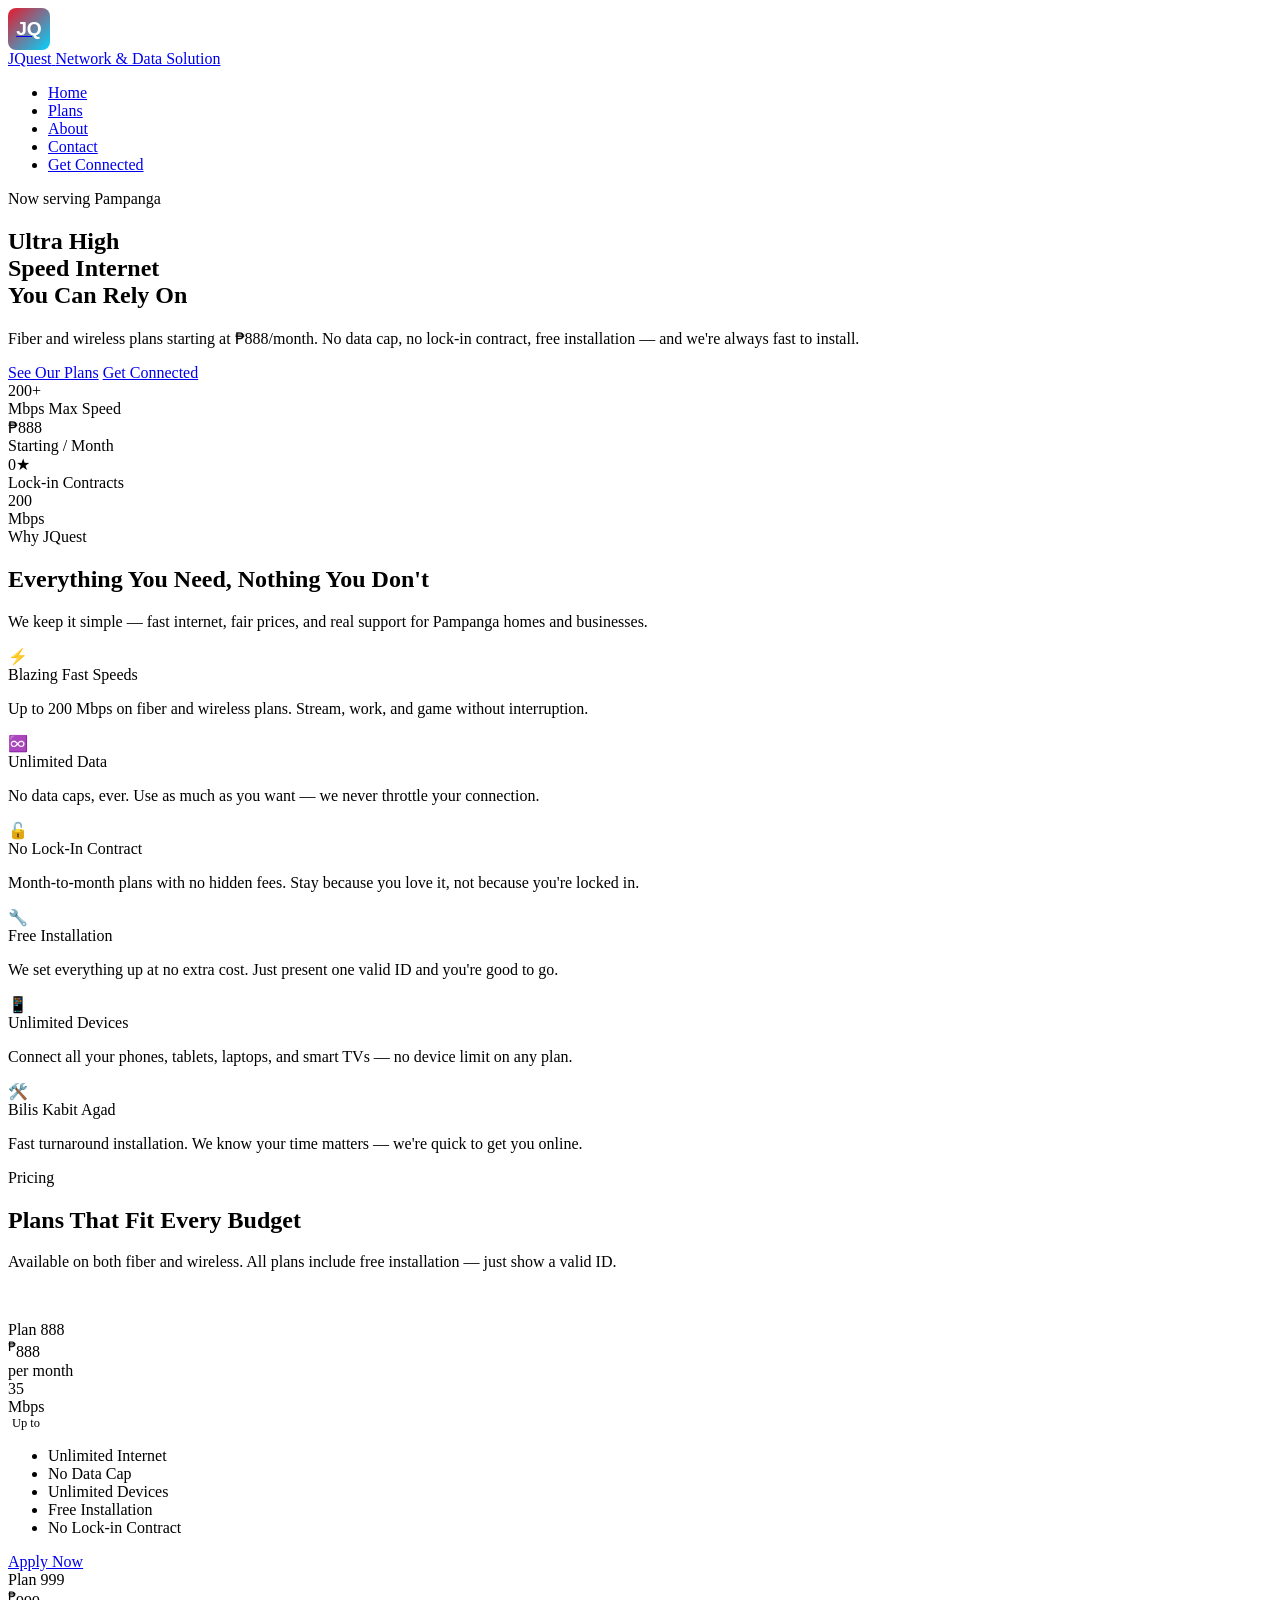
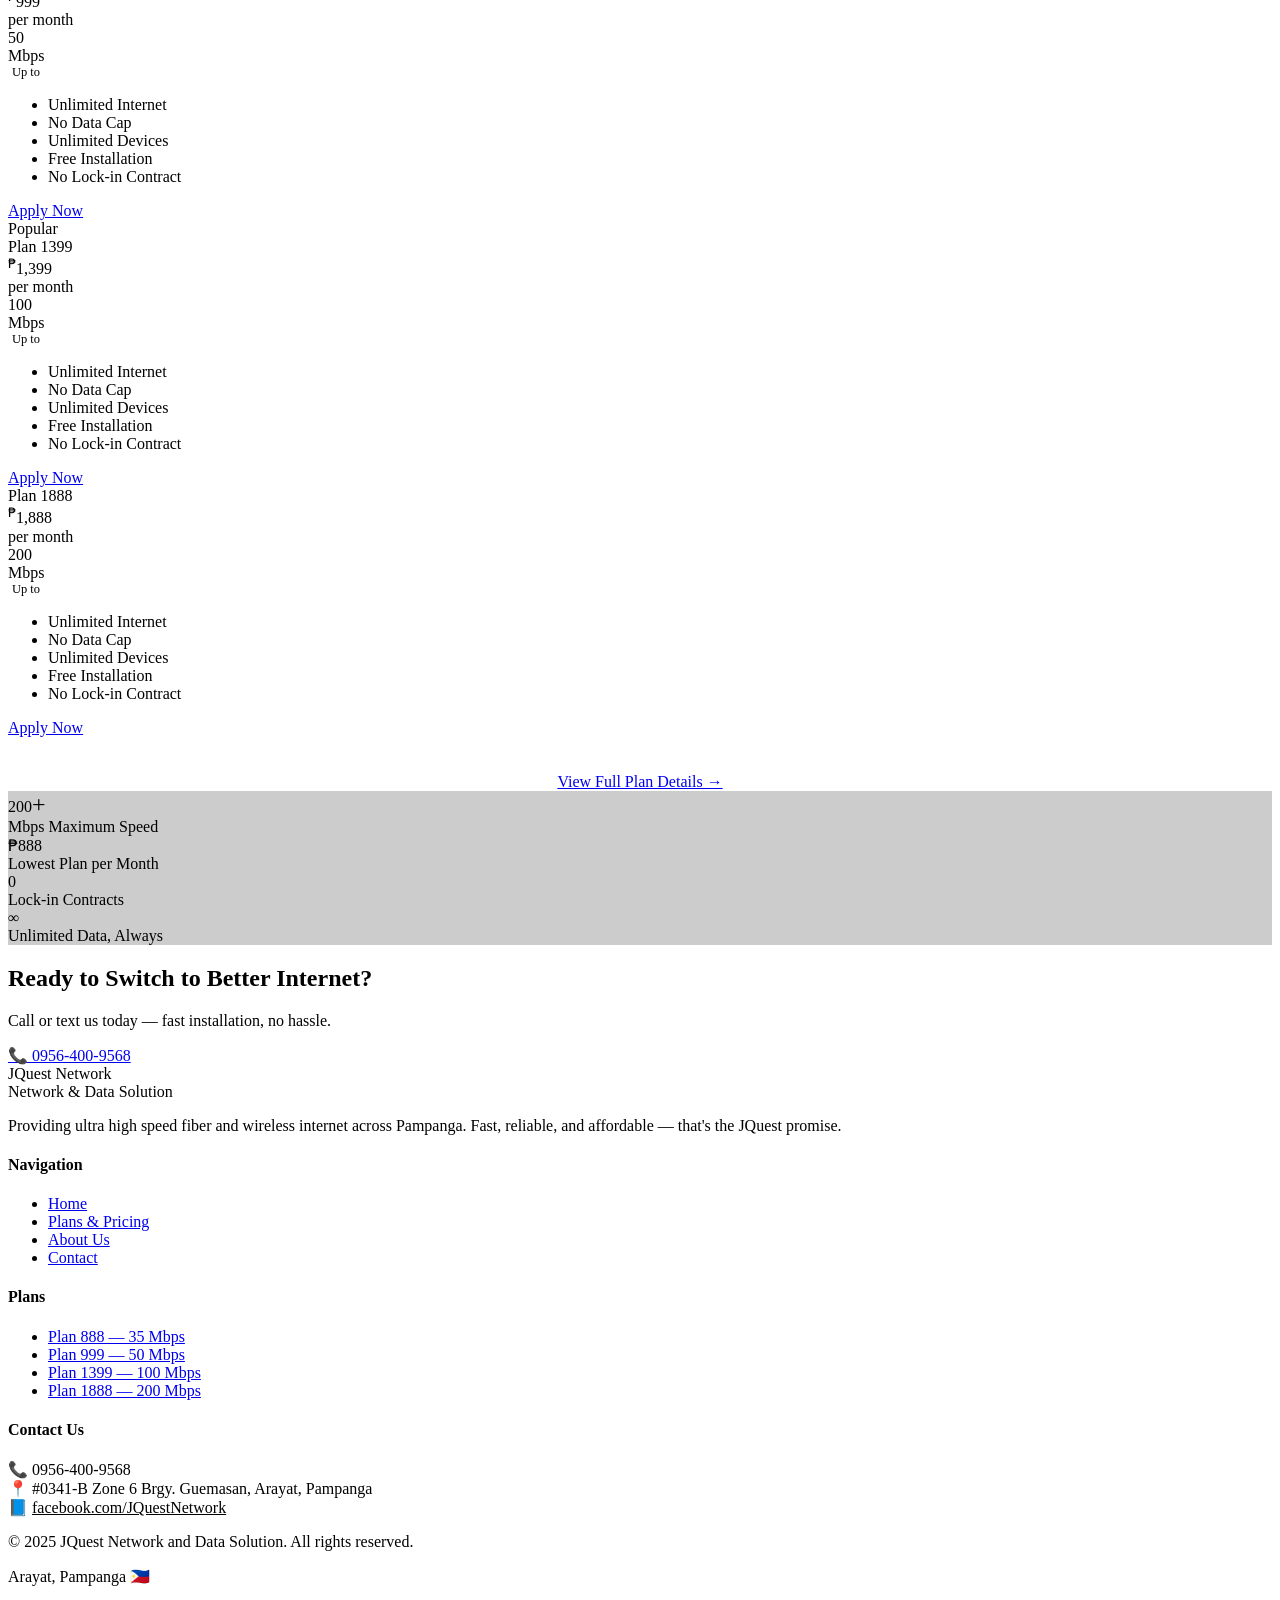
==== index.html @ 80ee77db "Initial files" ====
<!DOCTYPE html>
<html lang="en">
<head>
  <meta charset="UTF-8" />
  <meta name="viewport" content="width=device-width, initial-scale=1.0" />
  <title>JQuest Network — Ultra High Speed Internet in Pampanga</title>
  <meta name="description" content="JQuest Network and Data Solution — Affordable ultra high speed fiber and wireless internet in Arayat and Pampanga. No data cap. No lock-in contract. Free installation." />
  <link rel="stylesheet" href="css/style.css" />
</head>
<body>

<!-- ══ NAVBAR ══════════════════════════════════ -->
<nav class="navbar">
  <a href="index.html" class="nav-logo">
    <!-- Replace src with your actual logo image -->
    <div style="width:42px;height:42px;background:linear-gradient(135deg,#e8192c,#00d4ff);border-radius:8px;display:flex;align-items:center;justify-content:center;font-family:'Rajdhani',sans-serif;font-weight:700;font-size:1.2rem;color:#fff;">JQ</div>
    <div class="nav-logo-text">
      <span class="brand">J<span>Quest</span></span>
      <span class="tagline">Network &amp; Data Solution</span>
    </div>
  </a>
  <ul class="nav-links">
    <li><a href="index.html">Home</a></li>
    <li><a href="plans.html">Plans</a></li>
    <li><a href="about.html">About</a></li>
    <li><a href="contact.html">Contact</a></li>
    <li><a href="contact.html" class="nav-cta">Get Connected</a></li>
  </ul>
  <div class="hamburger" aria-label="Menu">
    <span></span><span></span><span></span>
  </div>
</nav>

<!-- ══ HERO ════════════════════════════════════ -->
<section class="hero">
  <div class="hero-bg"></div>
  <div class="hero-grid"></div>

  <div class="hero-content">
    <div class="hero-badge">
      <span class="dot"></span>
      Now serving Pampanga
    </div>
    <h1 class="hero-title">
      Ultra High<br>
      <span class="accent">Speed</span> Internet<br>
      <span class="red">You Can Rely On</span>
    </h1>
    <p class="hero-desc">
      Fiber and wireless plans starting at ₱888/month. No data cap, no lock-in contract, free installation — and we're always fast to install.
    </p>
    <div class="hero-actions">
      <a href="plans.html" class="btn btn-primary">See Our Plans</a>
      <a href="contact.html" class="btn btn-outline">Get Connected</a>
    </div>
    <div class="hero-stats">
      <div>
        <div class="hero-stat-val">200<span>+</span></div>
        <div class="hero-stat-label">Mbps Max Speed</div>
      </div>
      <div>
        <div class="hero-stat-val">₱888</div>
        <div class="hero-stat-label">Starting / Month</div>
      </div>
      <div>
        <div class="hero-stat-val">0<span>★</span></div>
        <div class="hero-stat-label">Lock-in Contracts</div>
      </div>
    </div>
  </div>

  <!-- Decorative speed ring -->
  <div class="hero-visual">
    <div class="speed-ring">
      <div class="ring"></div>
      <div class="ring"></div>
      <div class="ring"></div>
      <div class="ring-center">
        <div class="speed-num">200</div>
        <div class="speed-unit">Mbps</div>
      </div>
    </div>
  </div>
</section>

<!-- ══ FEATURES ════════════════════════════════ -->
<section class="section" style="background:rgba(255,255,255,0.015);">
  <div class="text-center fade-up">
    <div class="section-label">Why JQuest</div>
    <div class="hr-accent"></div>
    <h2 class="section-title">Everything You Need, <span>Nothing You Don't</span></h2>
    <p class="section-sub">We keep it simple — fast internet, fair prices, and real support for Pampanga homes and businesses.</p>
  </div>

  <div class="features-grid stagger">
    <div class="feat-card fade-up">
      <div class="feat-icon">⚡</div>
      <div class="feat-title">Blazing Fast Speeds</div>
      <p class="feat-desc">Up to 200 Mbps on fiber and wireless plans. Stream, work, and game without interruption.</p>
    </div>
    <div class="feat-card fade-up">
      <div class="feat-icon">♾️</div>
      <div class="feat-title">Unlimited Data</div>
      <p class="feat-desc">No data caps, ever. Use as much as you want — we never throttle your connection.</p>
    </div>
    <div class="feat-card fade-up">
      <div class="feat-icon">🔓</div>
      <div class="feat-title">No Lock-In Contract</div>
      <p class="feat-desc">Month-to-month plans with no hidden fees. Stay because you love it, not because you're locked in.</p>
    </div>
    <div class="feat-card fade-up">
      <div class="feat-icon">🔧</div>
      <div class="feat-title">Free Installation</div>
      <p class="feat-desc">We set everything up at no extra cost. Just present one valid ID and you're good to go.</p>
    </div>
    <div class="feat-card fade-up">
      <div class="feat-icon">📱</div>
      <div class="feat-title">Unlimited Devices</div>
      <p class="feat-desc">Connect all your phones, tablets, laptops, and smart TVs — no device limit on any plan.</p>
    </div>
    <div class="feat-card fade-up">
      <div class="feat-icon">🛠️</div>
      <div class="feat-title">Bilis Kabit Agad</div>
      <p class="feat-desc">Fast turnaround installation. We know your time matters — we're quick to get you online.</p>
    </div>
  </div>
</section>

<!-- ══ PLANS PREVIEW ════════════════════════════ -->
<section class="section">
  <div class="text-center fade-up">
    <div class="section-label">Pricing</div>
    <div class="hr-accent"></div>
    <h2 class="section-title">Plans That Fit <span>Every Budget</span></h2>
    <p class="section-sub">Available on both fiber and wireless. All plans include free installation — just show a valid ID.</p>
  </div>

  <div class="plans-grid stagger" style="margin-top:50px;">

    <div class="plan-card fade-up">
      <div class="plan-name">Plan 888</div>
      <div class="plan-price"><sup>₱</sup>888</div>
      <div class="plan-period">per month</div>
      <div class="plan-speed">
        <div>
          <div class="speed-val">35</div>
          <div class="speed-label">Mbps</div>
        </div>
        <div style="font-size:0.78rem;color:var(--gray-dim);margin-left:4px;">Up to</div>
      </div>
      <ul class="plan-features">
        <li>Unlimited Internet</li>
        <li>No Data Cap</li>
        <li>Unlimited Devices</li>
        <li>Free Installation</li>
        <li>No Lock-in Contract</li>
      </ul>
      <a href="contact.html" class="btn btn-outline plan-cta">Apply Now</a>
    </div>

    <div class="plan-card fade-up">
      <div class="plan-name">Plan 999</div>
      <div class="plan-price"><sup>₱</sup>999</div>
      <div class="plan-period">per month</div>
      <div class="plan-speed">
        <div>
          <div class="speed-val">50</div>
          <div class="speed-label">Mbps</div>
        </div>
        <div style="font-size:0.78rem;color:var(--gray-dim);margin-left:4px;">Up to</div>
      </div>
      <ul class="plan-features">
        <li>Unlimited Internet</li>
        <li>No Data Cap</li>
        <li>Unlimited Devices</li>
        <li>Free Installation</li>
        <li>No Lock-in Contract</li>
      </ul>
      <a href="contact.html" class="btn btn-outline plan-cta">Apply Now</a>
    </div>

    <div class="plan-card featured fade-up">
      <span class="plan-badge-top">Popular</span>
      <div class="plan-name">Plan 1399</div>
      <div class="plan-price"><sup>₱</sup>1,399</div>
      <div class="plan-period">per month</div>
      <div class="plan-speed">
        <div>
          <div class="speed-val">100</div>
          <div class="speed-label">Mbps</div>
        </div>
        <div style="font-size:0.78rem;color:var(--gray-dim);margin-left:4px;">Up to</div>
      </div>
      <ul class="plan-features">
        <li>Unlimited Internet</li>
        <li>No Data Cap</li>
        <li>Unlimited Devices</li>
        <li>Free Installation</li>
        <li>No Lock-in Contract</li>
      </ul>
      <a href="contact.html" class="btn btn-primary plan-cta">Apply Now</a>
    </div>

    <div class="plan-card fade-up">
      <div class="plan-name">Plan 1888</div>
      <div class="plan-price"><sup>₱</sup>1,888</div>
      <div class="plan-period">per month</div>
      <div class="plan-speed">
        <div>
          <div class="speed-val">200</div>
          <div class="speed-label">Mbps</div>
        </div>
        <div style="font-size:0.78rem;color:var(--gray-dim);margin-left:4px;">Up to</div>
      </div>
      <ul class="plan-features">
        <li>Unlimited Internet</li>
        <li>No Data Cap</li>
        <li>Unlimited Devices</li>
        <li>Free Installation</li>
        <li>No Lock-in Contract</li>
      </ul>
      <a href="contact.html" class="btn btn-outline plan-cta">Apply Now</a>
    </div>

  </div>

  <div style="text-align:center;margin-top:36px;">
    <a href="plans.html" class="btn btn-outline">View Full Plan Details →</a>
  </div>
</section>

<!-- ══ WHY NUMBERS ══════════════════════════════ -->
<section class="section-sm" style="background:rgba(0,0,0,0.2);">
  <div class="why-grid fade-up stagger">
    <div class="why-card">
      <div class="why-num">200<span style="font-size:1.5rem;">+</span></div>
      <div class="why-label">Mbps Maximum Speed</div>
    </div>
    <div class="why-card">
      <div class="why-num">₱888</div>
      <div class="why-label">Lowest Plan per Month</div>
    </div>
    <div class="why-card">
      <div class="why-num">0</div>
      <div class="why-label">Lock-in Contracts</div>
    </div>
    <div class="why-card">
      <div class="why-num">∞</div>
      <div class="why-label">Unlimited Data, Always</div>
    </div>
  </div>
</section>

<!-- ══ CTA STRIP ════════════════════════════════ -->
<section class="cta-strip">
  <h2 class="cta-title">Ready to Switch to Better Internet?</h2>
  <p class="cta-sub">Call or text us today — fast installation, no hassle.</p>
  <a href="contact.html" class="btn btn-outline">📞 0956-400-9568</a>
</section>

<!-- ══ FOOTER ═══════════════════════════════════ -->
<footer class="footer">
  <div class="footer-grid">
    <div class="footer-brand">
      <div class="brand-name">J<span>Quest</span> Network</div>
      <div class="brand-tag">Network &amp; Data Solution</div>
      <p>Providing ultra high speed fiber and wireless internet across Pampanga. Fast, reliable, and affordable — that's the JQuest promise.</p>
    </div>
    <div class="footer-col">
      <h4>Navigation</h4>
      <ul>
        <li><a href="index.html">Home</a></li>
        <li><a href="plans.html">Plans &amp; Pricing</a></li>
        <li><a href="about.html">About Us</a></li>
        <li><a href="contact.html">Contact</a></li>
      </ul>
    </div>
    <div class="footer-col">
      <h4>Plans</h4>
      <ul>
        <li><a href="plans.html">Plan 888 — 35 Mbps</a></li>
        <li><a href="plans.html">Plan 999 — 50 Mbps</a></li>
        <li><a href="plans.html">Plan 1399 — 100 Mbps</a></li>
        <li><a href="plans.html">Plan 1888 — 200 Mbps</a></li>
      </ul>
    </div>
    <div class="footer-col">
      <h4>Contact Us</h4>
      <div class="footer-contact-item"><span class="f-icon">📞</span> 0956-400-9568</div>
      <div class="footer-contact-item"><span class="f-icon">📍</span> #0341-B Zone 6 Brgy. Guemasan, Arayat, Pampanga</div>
      <div class="footer-contact-item"><span class="f-icon">📘</span> <a href="https://facebook.com/JQuestNetwork" target="_blank" rel="noopener" style="color:var(--cyan);">facebook.com/JQuestNetwork</a></div>
    </div>
  </div>
  <div class="footer-bottom">
    <p>© 2025 JQuest Network and Data Solution. All rights reserved.</p>
    <p>Arayat, Pampanga 🇵🇭</p>
  </div>
</footer>

<script src="js/main.js"></script>
</body>
</html>
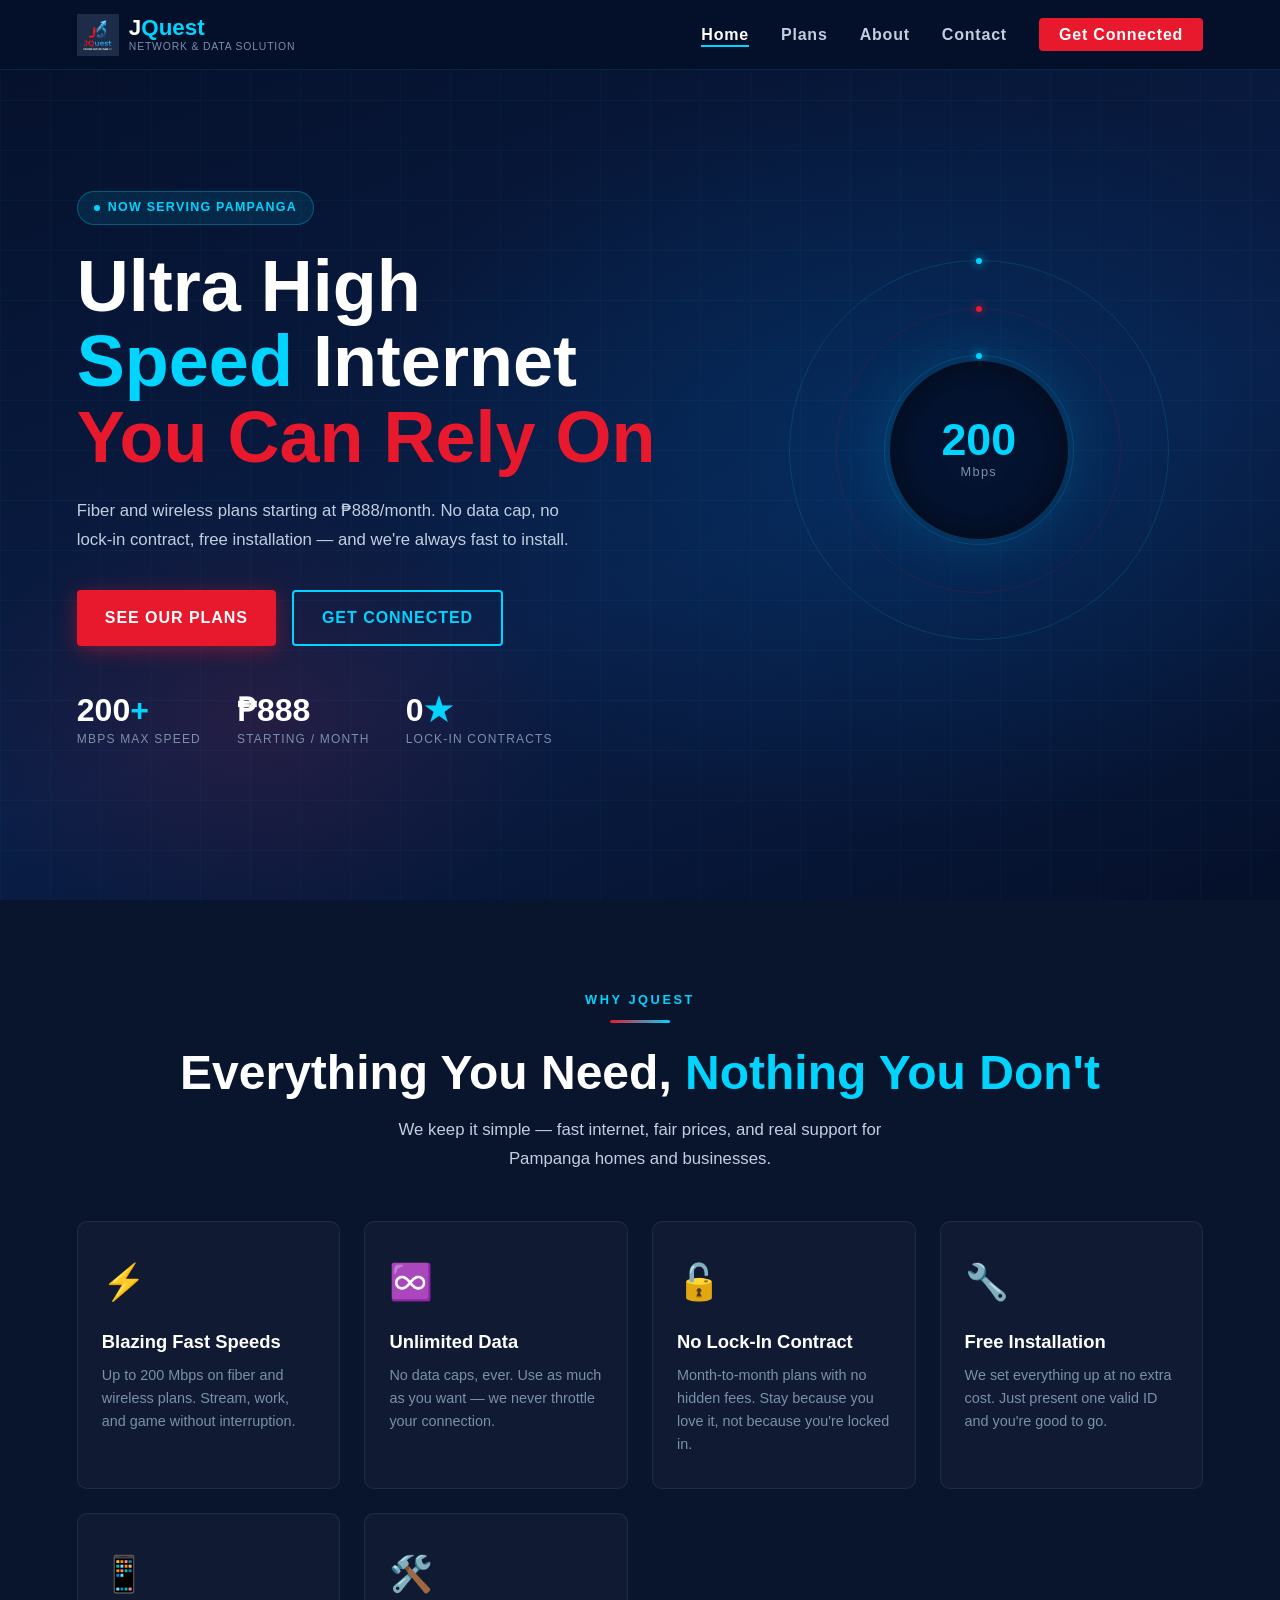
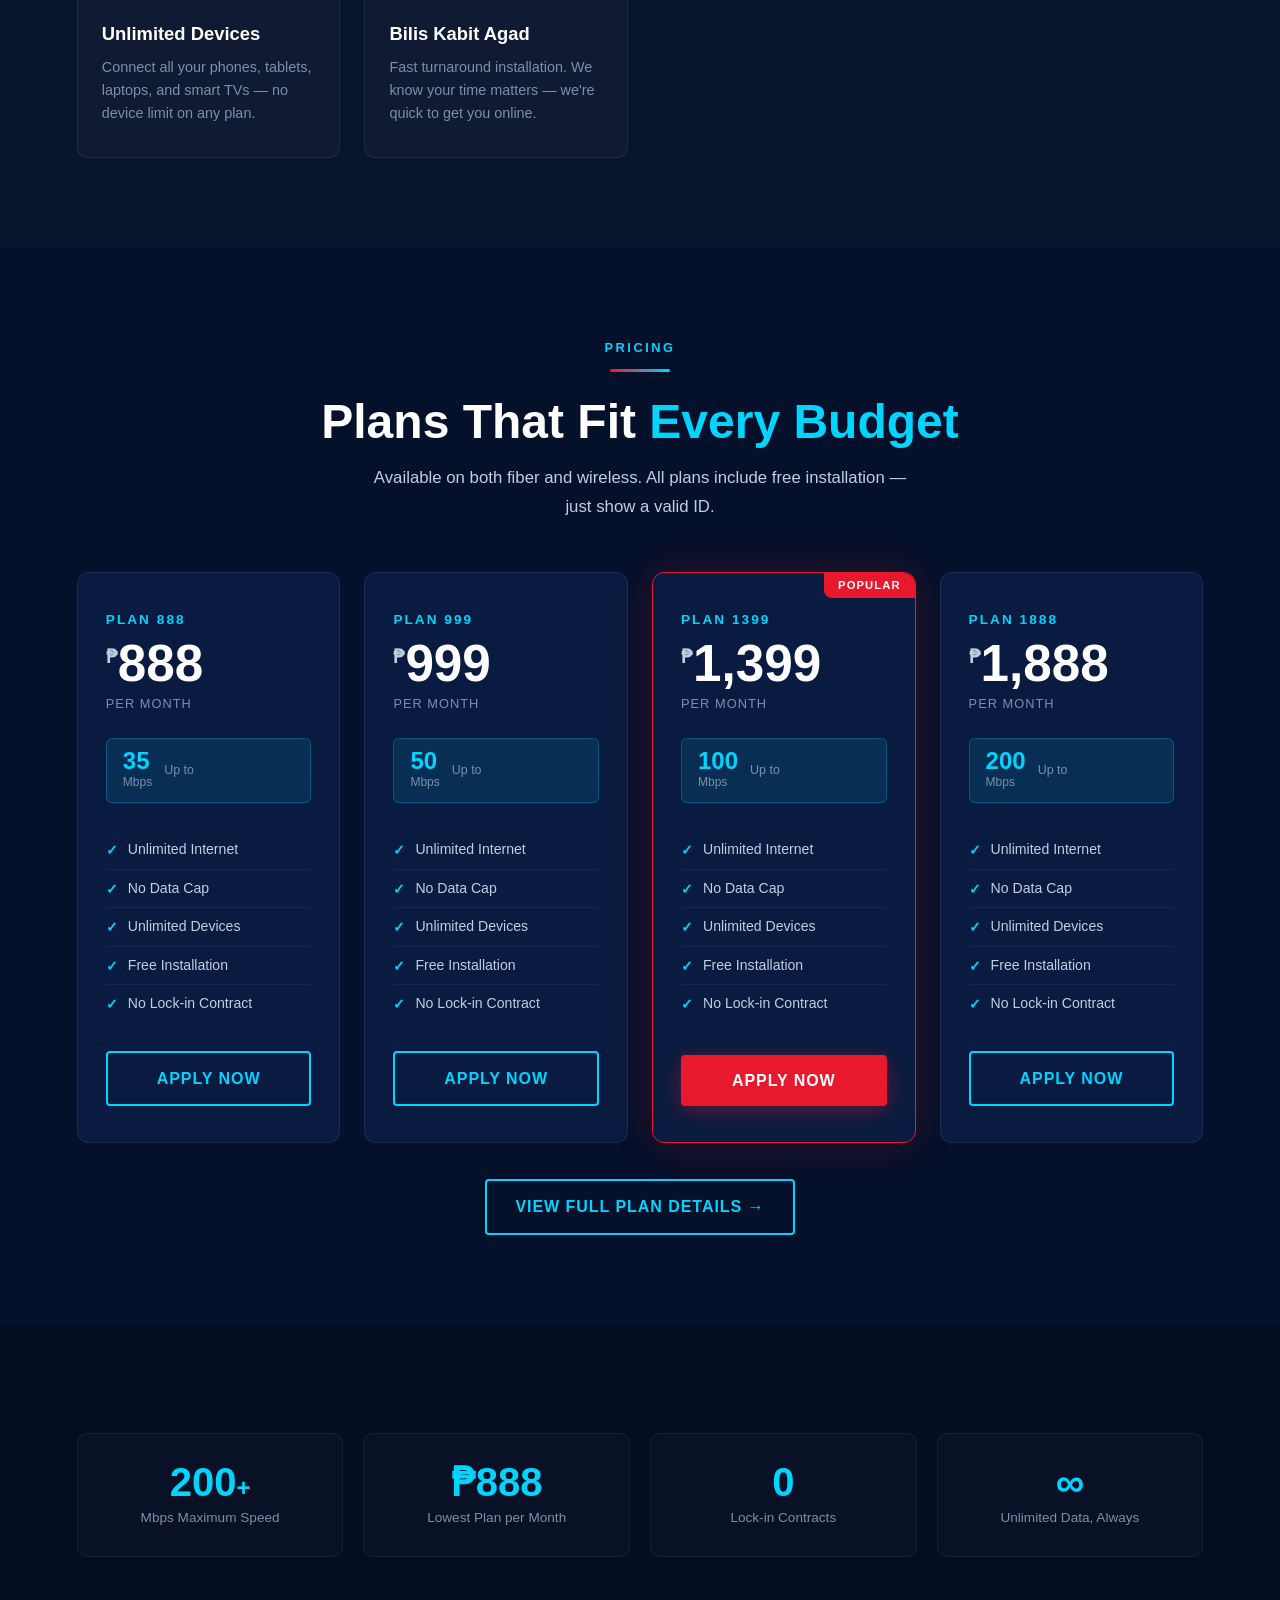
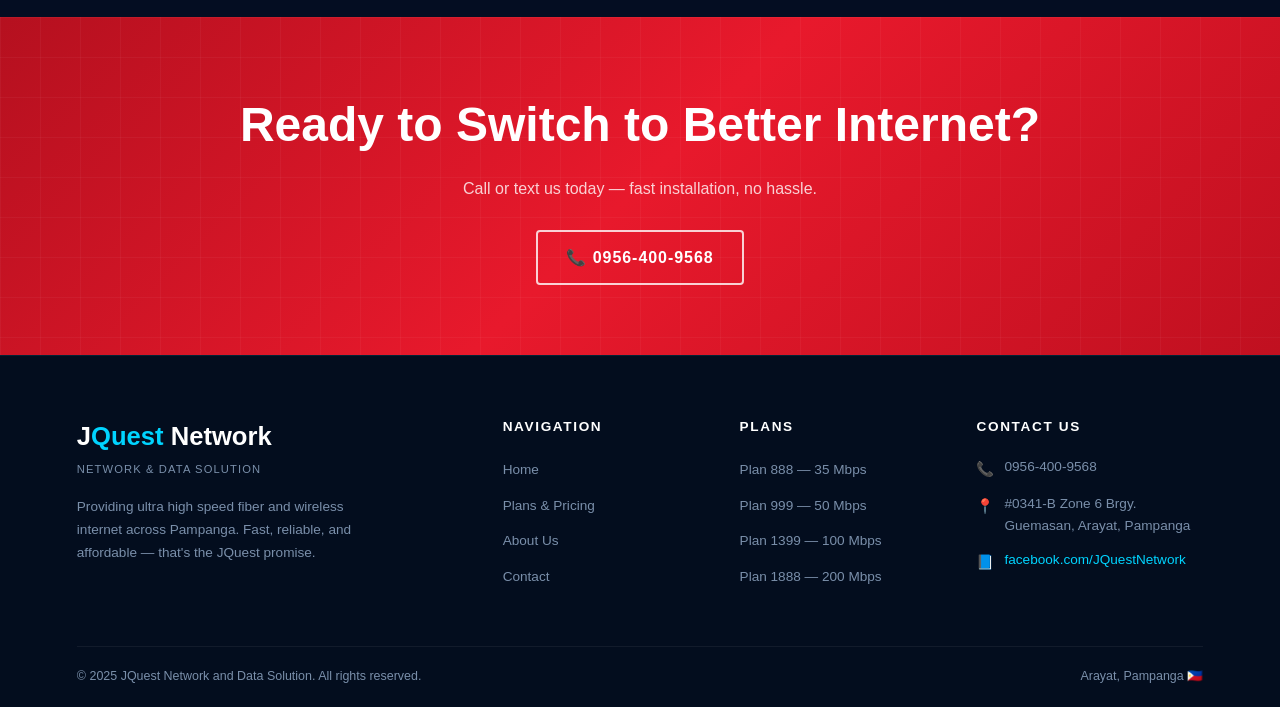
==== commit 9790b3cd: "Update index.html" ====
--- a/index.html
+++ b/index.html
@@ -12,8 +12,8 @@
 <!-- ══ NAVBAR ══════════════════════════════════ -->
 <nav class="navbar">
   <a href="index.html" class="nav-logo">
-    <!-- Replace src with your actual logo image -->
-    <div style="width:42px;height:42px;background:linear-gradient(135deg,#e8192c,#00d4ff);border-radius:8px;display:flex;align-items:center;justify-content:center;font-family:'Rajdhani',sans-serif;font-weight:700;font-size:1.2rem;color:#fff;">JQ</div>
+    
+    <img src="images/logo.jpg" alt="JQuest Network Logo" style="height:42px;width:auto;object-fit:contain;" />
     <div class="nav-logo-text">
       <span class="brand">J<span>Quest</span></span>
       <span class="tagline">Network &amp; Data Solution</span>
@@ -32,8 +32,9 @@
 </nav>
 
 <!-- ══ HERO ════════════════════════════════════ -->
-<section class="hero">
-  <div class="hero-bg"></div>
+<!-- PHOTO TIP: To add a background photo, upload images/hero-bg.jpg (fiber cables or tech photo works great) -->
+<section class="hero" id="hero-section">
+  <div class="hero-bg" id="hero-bg"></div>
   <div class="hero-grid"></div>
 
   <div class="hero-content">
@@ -298,5 +299,19 @@
 </footer>
 
 <script src="js/main.js"></script>
+<script>
+  // Auto-apply hero background image if hero-bg.jpg exists
+  const heroBg = document.getElementById('hero-bg');
+  if (heroBg) {
+    const img = new Image();
+    img.onload = () => {
+      heroBg.style.backgroundImage = `url('images/hero-bg.jpg')`;
+      heroBg.style.backgroundSize = 'cover';
+      heroBg.style.backgroundPosition = 'center';
+      heroBg.style.opacity = '0.18';
+    };
+    img.src = 'images/hero-bg.jpg';
+  }
+</script>
 </body>
 </html>
--- a/css/style.css
+++ b/css/style.css
@@ -0,0 +1,1137 @@
+/* ============================================
+   JQUEST NETWORK — Global Styles
+   ============================================ */
+
+@import url('https://fonts.googleapis.com/css2?family=Rajdhani:wght@400;500;600;700&family=Exo+2:ital,wght@0,300;0,400;0,600;0,800;1,400&display=swap');
+
+:root {
+  --navy:     #05102a;
+  --navy-mid: #0a1e47;
+  --navy-lt:  #0f2a60;
+  --red:      #e8192c;
+  --red-dark: #b5101f;
+  --cyan:     #00d4ff;
+  --cyan-dim: #0099bb;
+  --white:    #ffffff;
+  --gray:     #c0cfe0;
+  --gray-dim: #7a8faa;
+
+  --font-head: 'Rajdhani', sans-serif;
+  --font-body: 'Exo 2', sans-serif;
+
+  --transition: 0.3s cubic-bezier(0.4,0,0.2,1);
+  --shadow-glow: 0 0 30px rgba(0,212,255,0.15);
+  --shadow-card: 0 8px 40px rgba(0,0,0,0.4);
+}
+
+*, *::before, *::after { box-sizing: border-box; margin: 0; padding: 0; }
+
+html { scroll-behavior: smooth; }
+
+body {
+  font-family: var(--font-body);
+  background: var(--navy);
+  color: var(--white);
+  line-height: 1.6;
+  overflow-x: hidden;
+}
+
+a { text-decoration: none; color: inherit; }
+img { max-width: 100%; display: block; }
+ul { list-style: none; }
+
+/* ── Scrollbar ── */
+::-webkit-scrollbar { width: 6px; }
+::-webkit-scrollbar-track { background: var(--navy); }
+::-webkit-scrollbar-thumb { background: var(--cyan-dim); border-radius: 3px; }
+
+/* ============================================
+   NAVBAR
+   ============================================ */
+.navbar {
+  position: fixed;
+  top: 0; left: 0; right: 0;
+  z-index: 1000;
+  display: flex;
+  align-items: center;
+  justify-content: space-between;
+  padding: 0 6%;
+  height: 70px;
+  background: rgba(5,16,42,0.92);
+  backdrop-filter: blur(12px);
+  border-bottom: 1px solid rgba(0,212,255,0.12);
+  transition: var(--transition);
+}
+
+.navbar.scrolled {
+  background: rgba(5,16,42,0.98);
+  box-shadow: 0 4px 30px rgba(0,0,0,0.5);
+}
+
+.nav-logo {
+  display: flex;
+  align-items: center;
+  gap: 10px;
+}
+
+.nav-logo img {
+  height: 42px;
+  width: auto;
+}
+
+.nav-logo-text {
+  display: flex;
+  flex-direction: column;
+  line-height: 1.1;
+}
+
+.nav-logo-text .brand { font-family: var(--font-head); font-size: 1.4rem; font-weight: 700; color: var(--white); }
+.nav-logo-text .brand span { color: var(--cyan); }
+.nav-logo-text .tagline { font-size: 0.65rem; color: var(--gray-dim); letter-spacing: 0.08em; text-transform: uppercase; }
+
+.nav-links {
+  display: flex;
+  align-items: center;
+  gap: 2rem;
+}
+
+.nav-links a {
+  font-family: var(--font-head);
+  font-size: 1rem;
+  font-weight: 600;
+  letter-spacing: 0.05em;
+  color: var(--gray);
+  position: relative;
+  transition: var(--transition);
+}
+
+.nav-links a::after {
+  content: '';
+  position: absolute;
+  bottom: -4px; left: 0;
+  width: 0; height: 2px;
+  background: var(--cyan);
+  transition: var(--transition);
+}
+
+.nav-links a:hover,
+.nav-links a.active { color: var(--white); }
+.nav-links a:hover::after,
+.nav-links a.active::after { width: 100%; }
+
+.nav-cta {
+  background: var(--red);
+  color: var(--white) !important;
+  padding: 8px 20px;
+  border-radius: 4px;
+  font-family: var(--font-head);
+  font-weight: 700;
+  transition: var(--transition);
+}
+.nav-cta:hover { background: var(--red-dark) !important; }
+.nav-cta::after { display: none !important; }
+
+.hamburger {
+  display: none;
+  flex-direction: column;
+  gap: 5px;
+  cursor: pointer;
+  padding: 4px;
+}
+.hamburger span {
+  display: block;
+  width: 24px; height: 2px;
+  background: var(--white);
+  border-radius: 2px;
+  transition: var(--transition);
+}
+
+/* ============================================
+   BUTTONS
+   ============================================ */
+.btn {
+  display: inline-flex;
+  align-items: center;
+  gap: 8px;
+  padding: 13px 28px;
+  font-family: var(--font-head);
+  font-weight: 700;
+  font-size: 1rem;
+  letter-spacing: 0.06em;
+  border-radius: 4px;
+  cursor: pointer;
+  transition: var(--transition);
+  border: none;
+  text-transform: uppercase;
+}
+
+.btn-primary {
+  background: var(--red);
+  color: var(--white);
+  box-shadow: 0 4px 20px rgba(232,25,44,0.4);
+}
+.btn-primary:hover {
+  background: var(--red-dark);
+  transform: translateY(-2px);
+  box-shadow: 0 8px 30px rgba(232,25,44,0.5);
+}
+
+.btn-outline {
+  background: transparent;
+  color: var(--cyan);
+  border: 2px solid var(--cyan);
+}
+.btn-outline:hover {
+  background: rgba(0,212,255,0.1);
+  transform: translateY(-2px);
+}
+
+/* ============================================
+   SECTION UTILITIES
+   ============================================ */
+.section { padding: 90px 6%; }
+.section-sm { padding: 60px 6%; }
+
+.section-label {
+  font-family: var(--font-head);
+  font-size: 0.8rem;
+  font-weight: 700;
+  letter-spacing: 0.2em;
+  text-transform: uppercase;
+  color: var(--cyan);
+  margin-bottom: 10px;
+}
+
+.section-title {
+  font-family: var(--font-head);
+  font-size: clamp(2rem, 4vw, 3rem);
+  font-weight: 700;
+  line-height: 1.1;
+  color: var(--white);
+  margin-bottom: 16px;
+}
+
+.section-title span { color: var(--cyan); }
+
+.section-sub {
+  font-size: 1.05rem;
+  color: var(--gray);
+  max-width: 560px;
+  line-height: 1.7;
+}
+
+.text-center { text-align: center; }
+.text-center .section-sub { margin: 0 auto; }
+
+/* Horizontal rule accent */
+.hr-accent {
+  width: 60px; height: 3px;
+  background: linear-gradient(90deg, var(--red), var(--cyan));
+  border-radius: 2px;
+  margin-bottom: 24px;
+}
+.text-center .hr-accent { margin: 0 auto 24px; }
+
+/* ============================================
+   HERO (index.html)
+   ============================================ */
+.hero {
+  position: relative;
+  min-height: 100vh;
+  display: flex;
+  align-items: center;
+  padding: 120px 6% 80px;
+  overflow: hidden;
+}
+
+.hero-bg {
+  position: absolute;
+  inset: 0;
+  background:
+    radial-gradient(ellipse 70% 70% at 70% 50%, rgba(0,60,120,0.5) 0%, transparent 60%),
+    radial-gradient(ellipse 40% 40% at 20% 80%, rgba(232,25,44,0.12) 0%, transparent 60%),
+    linear-gradient(160deg, #05102a 0%, #0a1e47 60%, #05102a 100%);
+  z-index: 0;
+}
+
+.hero-grid {
+  position: absolute;
+  inset: 0;
+  background-image:
+    linear-gradient(rgba(0,212,255,0.04) 1px, transparent 1px),
+    linear-gradient(90deg, rgba(0,212,255,0.04) 1px, transparent 1px);
+  background-size: 50px 50px;
+  z-index: 0;
+}
+
+.hero-content {
+  position: relative;
+  z-index: 1;
+  max-width: 620px;
+}
+
+.hero-badge {
+  display: inline-flex;
+  align-items: center;
+  gap: 8px;
+  background: rgba(0,212,255,0.1);
+  border: 1px solid rgba(0,212,255,0.3);
+  border-radius: 20px;
+  padding: 6px 16px;
+  font-size: 0.78rem;
+  font-weight: 600;
+  letter-spacing: 0.1em;
+  text-transform: uppercase;
+  color: var(--cyan);
+  margin-bottom: 24px;
+}
+
+.hero-badge .dot {
+  width: 6px; height: 6px;
+  background: var(--cyan);
+  border-radius: 50%;
+  animation: blink 1.4s infinite;
+}
+
+@keyframes blink {
+  0%, 100% { opacity: 1; }
+  50% { opacity: 0.2; }
+}
+
+.hero-title {
+  font-family: var(--font-head);
+  font-size: clamp(2.6rem, 6vw, 4.5rem);
+  font-weight: 700;
+  line-height: 1.05;
+  margin-bottom: 20px;
+}
+
+.hero-title .accent { color: var(--cyan); }
+.hero-title .red { color: var(--red); }
+
+.hero-desc {
+  font-size: 1.05rem;
+  color: var(--gray);
+  line-height: 1.75;
+  margin-bottom: 36px;
+  max-width: 500px;
+}
+
+.hero-actions { display: flex; gap: 16px; flex-wrap: wrap; margin-bottom: 48px; }
+
+.hero-stats {
+  display: flex;
+  gap: 36px;
+  flex-wrap: wrap;
+}
+
+.hero-stat-val {
+  font-family: var(--font-head);
+  font-size: 2rem;
+  font-weight: 700;
+  color: var(--white);
+  line-height: 1;
+}
+
+.hero-stat-val span { color: var(--cyan); }
+
+.hero-stat-label {
+  font-size: 0.75rem;
+  color: var(--gray-dim);
+  text-transform: uppercase;
+  letter-spacing: 0.1em;
+  margin-top: 4px;
+}
+
+/* Hero visual (right side) */
+.hero-visual {
+  position: absolute;
+  right: 4%;
+  top: 50%;
+  transform: translateY(-50%);
+  width: min(500px, 44vw);
+  z-index: 1;
+  display: flex;
+  align-items: center;
+  justify-content: center;
+}
+
+.speed-ring {
+  position: relative;
+  width: 380px;
+  height: 380px;
+  display: flex;
+  align-items: center;
+  justify-content: center;
+}
+
+.ring {
+  position: absolute;
+  border-radius: 50%;
+  border: 1px solid rgba(0,212,255,0.15);
+  animation: rotate 20s linear infinite;
+}
+
+.ring:nth-child(1) { width: 100%; height: 100%; animation-duration: 30s; }
+.ring:nth-child(2) { width: 75%; height: 75%; animation-duration: 20s; animation-direction: reverse; border-color: rgba(232,25,44,0.15); }
+.ring:nth-child(3) { width: 50%; height: 50%; animation-duration: 15s; }
+
+.ring::before {
+  content: '';
+  position: absolute;
+  top: -3px; left: 50%;
+  transform: translateX(-50%);
+  width: 6px; height: 6px;
+  background: var(--cyan);
+  border-radius: 50%;
+  box-shadow: 0 0 10px var(--cyan);
+}
+
+.ring:nth-child(2)::before { background: var(--red); box-shadow: 0 0 10px var(--red); }
+
+@keyframes rotate {
+  from { transform: rotate(0deg); }
+  to { transform: rotate(360deg); }
+}
+
+.ring-center {
+  position: relative;
+  z-index: 2;
+  text-align: center;
+  background: rgba(5,16,42,0.85);
+  border: 1px solid rgba(0,212,255,0.2);
+  border-radius: 50%;
+  width: 180px; height: 180px;
+  display: flex;
+  flex-direction: column;
+  align-items: center;
+  justify-content: center;
+  box-shadow: 0 0 60px rgba(0,212,255,0.15), inset 0 0 40px rgba(0,0,0,0.5);
+}
+
+.ring-center .speed-num {
+  font-family: var(--font-head);
+  font-size: 2.8rem;
+  font-weight: 700;
+  color: var(--cyan);
+  line-height: 1;
+}
+
+.ring-center .speed-unit { font-size: 0.8rem; color: var(--gray-dim); letter-spacing: 0.1em; }
+
+/* ============================================
+   FEATURE CARDS
+   ============================================ */
+.features-grid {
+  display: grid;
+  grid-template-columns: repeat(auto-fit, minmax(220px, 1fr));
+  gap: 24px;
+  margin-top: 48px;
+}
+
+.feat-card {
+  background: rgba(255,255,255,0.03);
+  border: 1px solid rgba(255,255,255,0.07);
+  border-radius: 10px;
+  padding: 32px 24px;
+  transition: var(--transition);
+  position: relative;
+  overflow: hidden;
+}
+
+.feat-card::before {
+  content: '';
+  position: absolute;
+  top: 0; left: 0; right: 0;
+  height: 2px;
+  background: linear-gradient(90deg, var(--cyan), var(--red));
+  transform: scaleX(0);
+  transition: var(--transition);
+}
+
+.feat-card:hover {
+  border-color: rgba(0,212,255,0.25);
+  transform: translateY(-4px);
+  box-shadow: var(--shadow-glow);
+}
+
+.feat-card:hover::before { transform: scaleX(1); }
+
+.feat-icon {
+  font-size: 2.2rem;
+  margin-bottom: 16px;
+}
+
+.feat-title {
+  font-family: var(--font-head);
+  font-size: 1.15rem;
+  font-weight: 700;
+  color: var(--white);
+  margin-bottom: 8px;
+}
+
+.feat-desc {
+  font-size: 0.9rem;
+  color: var(--gray-dim);
+  line-height: 1.6;
+}
+
+/* ============================================
+   PLANS (plans.html)
+   ============================================ */
+.plans-hero {
+  padding: 140px 6% 60px;
+  background: linear-gradient(160deg, #05102a, #0a1e47);
+  position: relative;
+  overflow: hidden;
+}
+
+.plans-hero::after {
+  content: '';
+  position: absolute;
+  inset: 0;
+  background-image:
+    linear-gradient(rgba(0,212,255,0.04) 1px, transparent 1px),
+    linear-gradient(90deg, rgba(0,212,255,0.04) 1px, transparent 1px);
+  background-size: 50px 50px;
+  pointer-events: none;
+}
+
+.plans-grid {
+  display: grid;
+  grid-template-columns: repeat(auto-fit, minmax(240px, 1fr));
+  gap: 24px;
+  margin-top: 50px;
+}
+
+.plan-card {
+  background: rgba(10,30,71,0.8);
+  border: 1px solid rgba(255,255,255,0.08);
+  border-radius: 12px;
+  padding: 36px 28px;
+  position: relative;
+  overflow: hidden;
+  transition: var(--transition);
+  display: flex;
+  flex-direction: column;
+}
+
+.plan-card:hover {
+  border-color: rgba(0,212,255,0.3);
+  transform: translateY(-6px);
+  box-shadow: var(--shadow-glow), var(--shadow-card);
+}
+
+.plan-card.featured {
+  border-color: var(--red);
+  box-shadow: 0 0 40px rgba(232,25,44,0.2);
+}
+
+.plan-card.featured .plan-badge-top {
+  display: block;
+}
+
+.plan-badge-top {
+  display: none;
+  position: absolute;
+  top: 0; right: 0;
+  background: var(--red);
+  color: var(--white);
+  font-family: var(--font-head);
+  font-size: 0.7rem;
+  font-weight: 700;
+  letter-spacing: 0.1em;
+  padding: 4px 14px;
+  border-radius: 0 12px 0 8px;
+  text-transform: uppercase;
+}
+
+.plan-name {
+  font-family: var(--font-head);
+  font-size: 0.85rem;
+  font-weight: 700;
+  letter-spacing: 0.15em;
+  text-transform: uppercase;
+  color: var(--cyan);
+  margin-bottom: 8px;
+}
+
+.plan-price {
+  font-family: var(--font-head);
+  font-size: 3.2rem;
+  font-weight: 700;
+  line-height: 1;
+  color: var(--white);
+  margin-bottom: 4px;
+}
+
+.plan-price sup {
+  font-size: 1.2rem;
+  vertical-align: super;
+  color: var(--gray);
+}
+
+.plan-period {
+  font-size: 0.8rem;
+  color: var(--gray-dim);
+  text-transform: uppercase;
+  letter-spacing: 0.08em;
+  margin-bottom: 24px;
+}
+
+.plan-speed {
+  display: inline-flex;
+  align-items: center;
+  gap: 8px;
+  background: rgba(0,212,255,0.1);
+  border: 1px solid rgba(0,212,255,0.25);
+  border-radius: 6px;
+  padding: 10px 16px;
+  margin-bottom: 28px;
+}
+
+.plan-speed .speed-val {
+  font-family: var(--font-head);
+  font-size: 1.5rem;
+  font-weight: 700;
+  color: var(--cyan);
+  line-height: 1;
+}
+
+.plan-speed .speed-label { font-size: 0.75rem; color: var(--gray-dim); }
+
+.plan-features { flex: 1; margin-bottom: 28px; }
+
+.plan-features li {
+  display: flex;
+  align-items: flex-start;
+  gap: 10px;
+  font-size: 0.88rem;
+  color: var(--gray);
+  padding: 7px 0;
+  border-bottom: 1px solid rgba(255,255,255,0.05);
+}
+
+.plan-features li:last-child { border-bottom: none; }
+
+.plan-features li::before {
+  content: '✓';
+  color: var(--cyan);
+  font-weight: 700;
+  flex-shrink: 0;
+  margin-top: 1px;
+}
+
+.plan-cta { width: 100%; justify-content: center; }
+
+/* Apply note */
+.plans-note {
+  margin-top: 40px;
+  padding: 20px 28px;
+  background: rgba(0,212,255,0.05);
+  border: 1px solid rgba(0,212,255,0.15);
+  border-radius: 8px;
+  font-size: 0.9rem;
+  color: var(--gray);
+  display: flex;
+  align-items: flex-start;
+  gap: 12px;
+}
+
+.plans-note .icon { font-size: 1.2rem; flex-shrink: 0; margin-top: 2px; }
+
+/* ============================================
+   COVERAGE MAP SECTION
+   ============================================ */
+.coverage-areas {
+  display: flex;
+  flex-wrap: wrap;
+  gap: 10px;
+  margin-top: 28px;
+}
+
+.area-tag {
+  display: inline-flex;
+  align-items: center;
+  gap: 6px;
+  background: rgba(0,212,255,0.07);
+  border: 1px solid rgba(0,212,255,0.2);
+  border-radius: 4px;
+  padding: 6px 14px;
+  font-family: var(--font-head);
+  font-size: 0.85rem;
+  font-weight: 600;
+  color: var(--gray);
+  transition: var(--transition);
+}
+
+.area-tag:hover {
+  background: rgba(0,212,255,0.14);
+  color: var(--white);
+  border-color: var(--cyan);
+}
+
+.area-tag::before { content: '📍'; font-size: 0.75rem; }
+
+/* ============================================
+   ABOUT (about.html)
+   ============================================ */
+.about-hero {
+  padding: 140px 6% 60px;
+  background: linear-gradient(160deg, #05102a, #0a1e47);
+  position: relative;
+  overflow: hidden;
+}
+
+.about-grid {
+  display: grid;
+  grid-template-columns: 1fr 1fr;
+  gap: 80px;
+  align-items: center;
+}
+
+.about-img-wrap {
+  position: relative;
+}
+
+.about-img-wrap img {
+  width: 100%;
+  border-radius: 10px;
+  border: 1px solid rgba(0,212,255,0.15);
+}
+
+.about-img-wrap::before {
+  content: '';
+  position: absolute;
+  top: -12px; left: -12px;
+  right: 12px; bottom: 12px;
+  border: 2px solid rgba(0,212,255,0.2);
+  border-radius: 10px;
+  pointer-events: none;
+}
+
+.about-img-placeholder {
+  width: 100%;
+  aspect-ratio: 4/3;
+  background: rgba(0,212,255,0.05);
+  border: 2px dashed rgba(0,212,255,0.2);
+  border-radius: 10px;
+  display: flex;
+  flex-direction: column;
+  align-items: center;
+  justify-content: center;
+  color: var(--gray-dim);
+  font-size: 0.85rem;
+  gap: 10px;
+  text-align: center;
+  padding: 20px;
+}
+
+.about-img-placeholder .img-icon { font-size: 2.5rem; }
+
+.values-grid {
+  display: grid;
+  grid-template-columns: 1fr 1fr;
+  gap: 16px;
+  margin-top: 32px;
+}
+
+.value-item {
+  background: rgba(255,255,255,0.03);
+  border: 1px solid rgba(255,255,255,0.07);
+  border-radius: 8px;
+  padding: 20px 18px;
+  transition: var(--transition);
+}
+
+.value-item:hover {
+  border-color: rgba(0,212,255,0.25);
+  background: rgba(0,212,255,0.04);
+}
+
+.value-item .val-icon { font-size: 1.5rem; margin-bottom: 8px; }
+.value-item .val-title { font-family: var(--font-head); font-weight: 700; margin-bottom: 4px; font-size: 0.95rem; }
+.value-item .val-text { font-size: 0.82rem; color: var(--gray-dim); line-height: 1.5; }
+
+/* Team section */
+.team-grid {
+  display: grid;
+  grid-template-columns: repeat(auto-fill, minmax(200px, 1fr));
+  gap: 24px;
+  margin-top: 48px;
+}
+
+.team-card {
+  background: rgba(255,255,255,0.03);
+  border: 1px solid rgba(255,255,255,0.07);
+  border-radius: 10px;
+  overflow: hidden;
+  text-align: center;
+  transition: var(--transition);
+}
+
+.team-card:hover {
+  border-color: rgba(0,212,255,0.25);
+  transform: translateY(-4px);
+}
+
+.team-photo {
+  width: 100%;
+  aspect-ratio: 1;
+  background: rgba(0,212,255,0.06);
+  display: flex;
+  align-items: center;
+  justify-content: center;
+  font-size: 3rem;
+  color: rgba(0,212,255,0.3);
+  border-bottom: 1px solid rgba(255,255,255,0.06);
+}
+
+.team-info { padding: 18px 14px; }
+.team-name { font-family: var(--font-head); font-weight: 700; font-size: 1rem; margin-bottom: 4px; }
+.team-role { font-size: 0.78rem; color: var(--cyan); letter-spacing: 0.05em; text-transform: uppercase; }
+
+/* ============================================
+   CONTACT (contact.html)
+   ============================================ */
+.contact-hero {
+  padding: 140px 6% 60px;
+  background: linear-gradient(160deg, #05102a, #0a1e47);
+  position: relative;
+  overflow: hidden;
+}
+
+.contact-grid {
+  display: grid;
+  grid-template-columns: 1fr 1fr;
+  gap: 60px;
+  align-items: start;
+}
+
+.contact-info-card {
+  background: rgba(255,255,255,0.03);
+  border: 1px solid rgba(255,255,255,0.08);
+  border-radius: 12px;
+  padding: 36px;
+}
+
+.contact-item {
+  display: flex;
+  gap: 18px;
+  align-items: flex-start;
+  padding: 20px 0;
+  border-bottom: 1px solid rgba(255,255,255,0.06);
+}
+
+.contact-item:last-child { border-bottom: none; }
+
+.contact-item-icon {
+  width: 46px; height: 46px;
+  background: rgba(0,212,255,0.1);
+  border: 1px solid rgba(0,212,255,0.2);
+  border-radius: 8px;
+  display: flex;
+  align-items: center;
+  justify-content: center;
+  font-size: 1.2rem;
+  flex-shrink: 0;
+}
+
+.contact-item-label {
+  font-size: 0.72rem;
+  text-transform: uppercase;
+  letter-spacing: 0.1em;
+  color: var(--gray-dim);
+  margin-bottom: 4px;
+}
+
+.contact-item-value {
+  font-family: var(--font-head);
+  font-size: 1.05rem;
+  font-weight: 600;
+  color: var(--white);
+  line-height: 1.4;
+}
+
+.contact-item-value a { color: var(--cyan); transition: var(--transition); }
+.contact-item-value a:hover { color: var(--white); }
+
+.social-buttons {
+  display: flex;
+  flex-direction: column;
+  gap: 14px;
+  margin-top: 32px;
+}
+
+.social-btn {
+  display: flex;
+  align-items: center;
+  gap: 14px;
+  padding: 16px 20px;
+  border-radius: 8px;
+  border: 1px solid rgba(255,255,255,0.1);
+  background: rgba(255,255,255,0.03);
+  transition: var(--transition);
+  font-family: var(--font-head);
+  font-weight: 600;
+  font-size: 0.95rem;
+}
+
+.social-btn:hover { transform: translateX(4px); }
+
+.social-btn.fb {
+  border-color: rgba(24,119,242,0.3);
+}
+.social-btn.fb:hover {
+  background: rgba(24,119,242,0.1);
+  border-color: rgba(24,119,242,0.5);
+  color: #4a9ef5;
+}
+
+.social-btn.ph {
+  border-color: rgba(0,212,255,0.3);
+}
+.social-btn.ph:hover {
+  background: rgba(0,212,255,0.1);
+  border-color: var(--cyan);
+  color: var(--cyan);
+}
+
+.social-btn .soc-icon { font-size: 1.3rem; }
+.social-btn .soc-label { font-size: 0.7rem; color: var(--gray-dim); display: block; font-weight: 400; }
+
+/* Map embed */
+.map-wrap {
+  border-radius: 12px;
+  overflow: hidden;
+  border: 1px solid rgba(255,255,255,0.08);
+  aspect-ratio: 4/3;
+}
+
+.map-wrap iframe { width: 100%; height: 100%; border: none; }
+
+/* ============================================
+   TESTIMONIALS / WHY US
+   ============================================ */
+.why-grid {
+  display: grid;
+  grid-template-columns: repeat(auto-fit, minmax(200px, 1fr));
+  gap: 20px;
+  margin-top: 48px;
+}
+
+.why-card {
+  background: rgba(255,255,255,0.02);
+  border: 1px solid rgba(255,255,255,0.06);
+  border-radius: 10px;
+  padding: 28px 22px;
+  text-align: center;
+  transition: var(--transition);
+}
+
+.why-card:hover {
+  background: rgba(0,212,255,0.05);
+  border-color: rgba(0,212,255,0.2);
+  transform: translateY(-4px);
+}
+
+.why-num {
+  font-family: var(--font-head);
+  font-size: 2.5rem;
+  font-weight: 700;
+  color: var(--cyan);
+  line-height: 1;
+  margin-bottom: 6px;
+}
+
+.why-label {
+  font-size: 0.85rem;
+  color: var(--gray-dim);
+  line-height: 1.5;
+}
+
+/* ============================================
+   CTA STRIP
+   ============================================ */
+.cta-strip {
+  background: linear-gradient(135deg, var(--red-dark) 0%, var(--red) 50%, #c01020 100%);
+  padding: 70px 6%;
+  text-align: center;
+  position: relative;
+  overflow: hidden;
+}
+
+.cta-strip::before {
+  content: '';
+  position: absolute;
+  inset: 0;
+  background-image:
+    linear-gradient(rgba(255,255,255,0.04) 1px, transparent 1px),
+    linear-gradient(90deg, rgba(255,255,255,0.04) 1px, transparent 1px);
+  background-size: 40px 40px;
+}
+
+.cta-strip .cta-title {
+  font-family: var(--font-head);
+  font-size: clamp(1.8rem, 4vw, 3rem);
+  font-weight: 700;
+  color: var(--white);
+  margin-bottom: 12px;
+  position: relative;
+}
+
+.cta-strip .cta-sub {
+  font-size: 1rem;
+  color: rgba(255,255,255,0.8);
+  margin-bottom: 28px;
+  position: relative;
+}
+
+.cta-strip .btn-outline {
+  border-color: rgba(255,255,255,0.8);
+  color: var(--white);
+  position: relative;
+}
+
+.cta-strip .btn-outline:hover {
+  background: rgba(255,255,255,0.15);
+  border-color: var(--white);
+}
+
+/* ============================================
+   FOOTER
+   ============================================ */
+.footer {
+  background: #030d1e;
+  padding: 60px 6% 0;
+  border-top: 1px solid rgba(0,212,255,0.1);
+}
+
+.footer-grid {
+  display: grid;
+  grid-template-columns: 2fr 1fr 1fr 1.2fr;
+  gap: 48px;
+  padding-bottom: 48px;
+  border-bottom: 1px solid rgba(255,255,255,0.06);
+}
+
+.footer-brand .brand-name {
+  font-family: var(--font-head);
+  font-size: 1.6rem;
+  font-weight: 700;
+  margin-bottom: 4px;
+}
+
+.footer-brand .brand-name span { color: var(--cyan); }
+
+.footer-brand .brand-tag {
+  font-size: 0.7rem;
+  color: var(--gray-dim);
+  letter-spacing: 0.1em;
+  text-transform: uppercase;
+  margin-bottom: 16px;
+}
+
+.footer-brand p {
+  font-size: 0.85rem;
+  color: var(--gray-dim);
+  line-height: 1.7;
+  max-width: 280px;
+}
+
+.footer-col h4 {
+  font-family: var(--font-head);
+  font-size: 0.85rem;
+  font-weight: 700;
+  letter-spacing: 0.12em;
+  text-transform: uppercase;
+  color: var(--white);
+  margin-bottom: 18px;
+}
+
+.footer-col ul li {
+  margin-bottom: 10px;
+}
+
+.footer-col ul li a {
+  font-size: 0.85rem;
+  color: var(--gray-dim);
+  transition: var(--transition);
+}
+
+.footer-col ul li a:hover { color: var(--cyan); padding-left: 4px; }
+
+.footer-contact-item {
+  display: flex;
+  gap: 10px;
+  align-items: flex-start;
+  margin-bottom: 12px;
+  font-size: 0.85rem;
+  color: var(--gray-dim);
+}
+
+.footer-contact-item .f-icon { font-size: 0.9rem; flex-shrink: 0; margin-top: 2px; }
+
+.footer-bottom {
+  padding: 20px 0;
+  display: flex;
+  align-items: center;
+  justify-content: space-between;
+  flex-wrap: wrap;
+  gap: 12px;
+}
+
+.footer-bottom p { font-size: 0.78rem; color: var(--gray-dim); }
+
+/* ============================================
+   ANIMATIONS
+   ============================================ */
+.fade-up {
+  opacity: 0;
+  transform: translateY(30px);
+  transition: opacity 0.6s ease, transform 0.6s ease;
+}
+
+.fade-up.visible {
+  opacity: 1;
+  transform: translateY(0);
+}
+
+.stagger > *:nth-child(1) { transition-delay: 0s; }
+.stagger > *:nth-child(2) { transition-delay: 0.1s; }
+.stagger > *:nth-child(3) { transition-delay: 0.2s; }
+.stagger > *:nth-child(4) { transition-delay: 0.3s; }
+.stagger > *:nth-child(5) { transition-delay: 0.4s; }
+.stagger > *:nth-child(6) { transition-delay: 0.5s; }
+
+/* ============================================
+   RESPONSIVE
+   ============================================ */
+@media (max-width: 900px) {
+  .hero-visual { display: none; }
+
+  .about-grid,
+  .contact-grid { grid-template-columns: 1fr; gap: 40px; }
+
+  .footer-grid { grid-template-columns: 1fr 1fr; }
+}
+
+@media (max-width: 700px) {
+  .nav-links { display: none; }
+  .nav-links.open {
+    display: flex;
+    flex-direction: column;
+    position: fixed;
+    top: 70px; left: 0; right: 0;
+    background: rgba(5,16,42,0.98);
+    padding: 24px 6%;
+    gap: 1.4rem;
+    border-bottom: 1px solid rgba(0,212,255,0.12);
+  }
+  .hamburger { display: flex; }
+
+  .section { padding: 70px 5%; }
+  .footer-grid { grid-template-columns: 1fr; }
+  .values-grid { grid-template-columns: 1fr; }
+  .hero-title { font-size: 2.4rem; }
+}
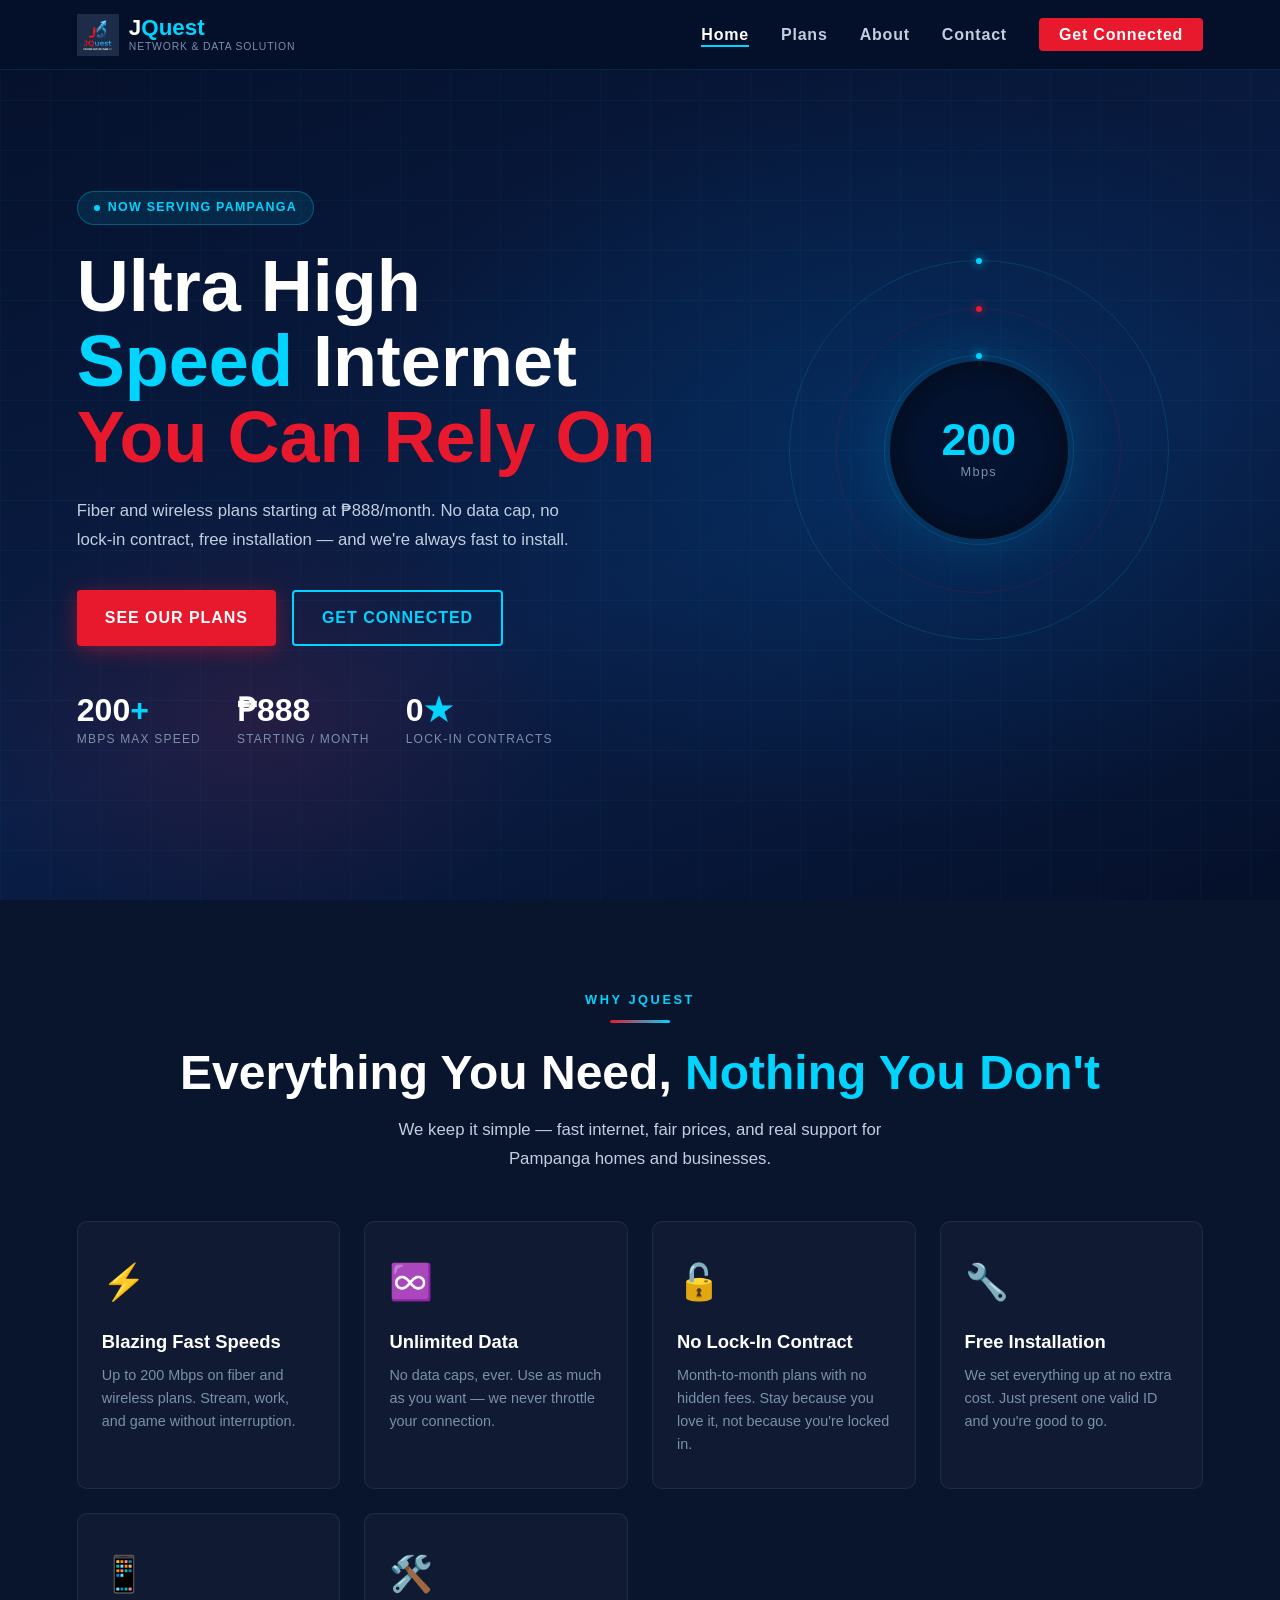
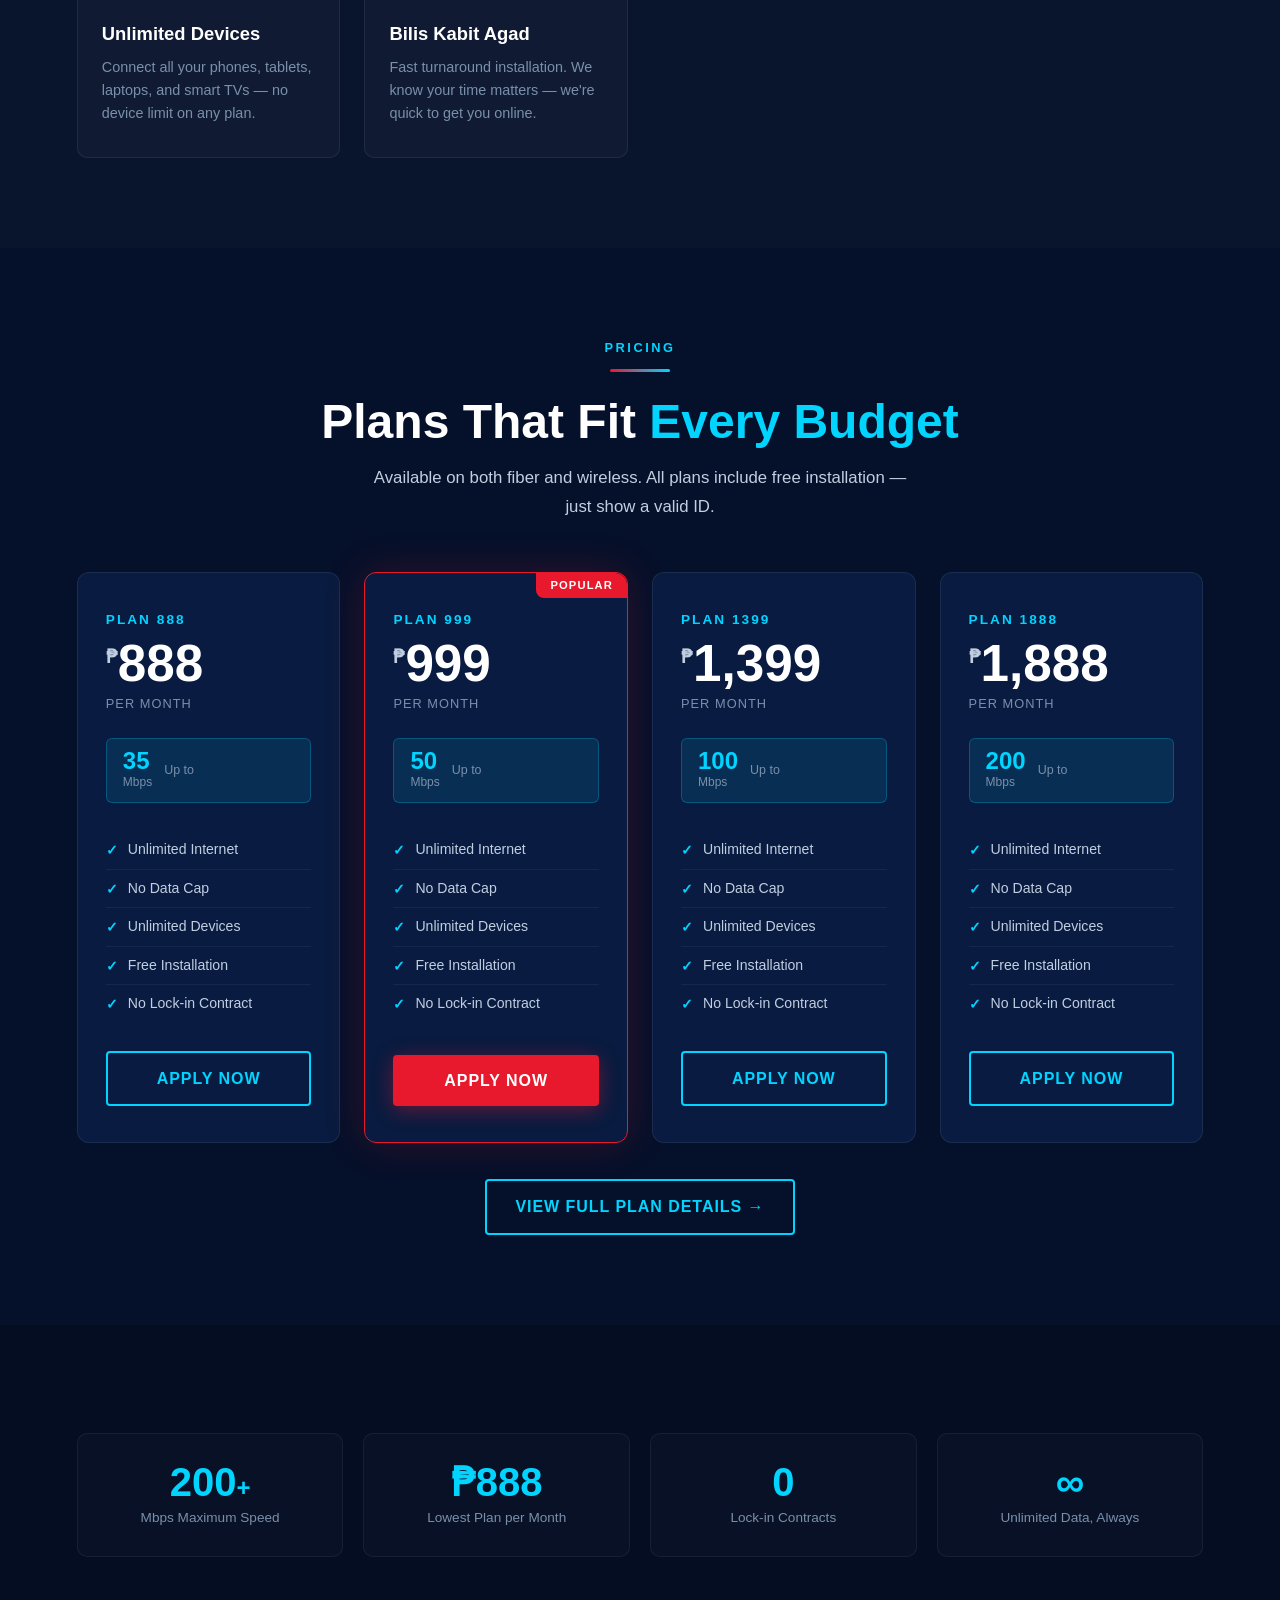
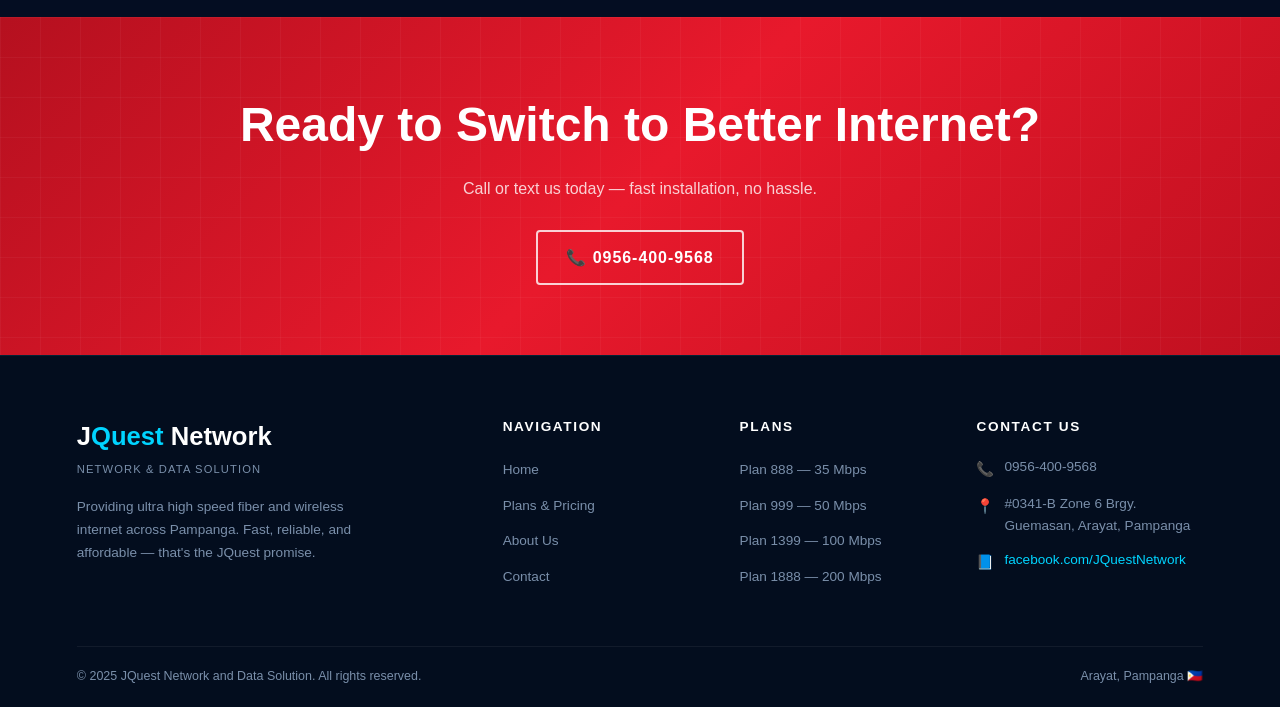
==== commit 21fe4088: "Updated plan and areas" ====
--- a/index.html
+++ b/index.html
@@ -159,7 +159,8 @@
       <a href="contact.html" class="btn btn-outline plan-cta">Apply Now</a>
     </div>
 
-    <div class="plan-card fade-up">
+    <div class="plan-card featured fade-up">
+      <span class="plan-badge-top">Popular</span>
       <div class="plan-name">Plan 999</div>
       <div class="plan-price"><sup>₱</sup>999</div>
       <div class="plan-period">per month</div>
@@ -177,11 +178,10 @@
         <li>Free Installation</li>
         <li>No Lock-in Contract</li>
       </ul>
-      <a href="contact.html" class="btn btn-outline plan-cta">Apply Now</a>
-    </div>
-
-    <div class="plan-card featured fade-up">
-      <span class="plan-badge-top">Popular</span>
+      <a href="contact.html" class="btn btn-primary plan-cta">Apply Now</a>
+    </div>
+
+    <div class="plan-card fade-up">
       <div class="plan-name">Plan 1399</div>
       <div class="plan-price"><sup>₱</sup>1,399</div>
       <div class="plan-period">per month</div>
@@ -199,7 +199,7 @@
         <li>Free Installation</li>
         <li>No Lock-in Contract</li>
       </ul>
-      <a href="contact.html" class="btn btn-primary plan-cta">Apply Now</a>
+      <a href="contact.html" class="btn btn-outline plan-cta">Apply Now</a>
     </div>
 
     <div class="plan-card fade-up">
